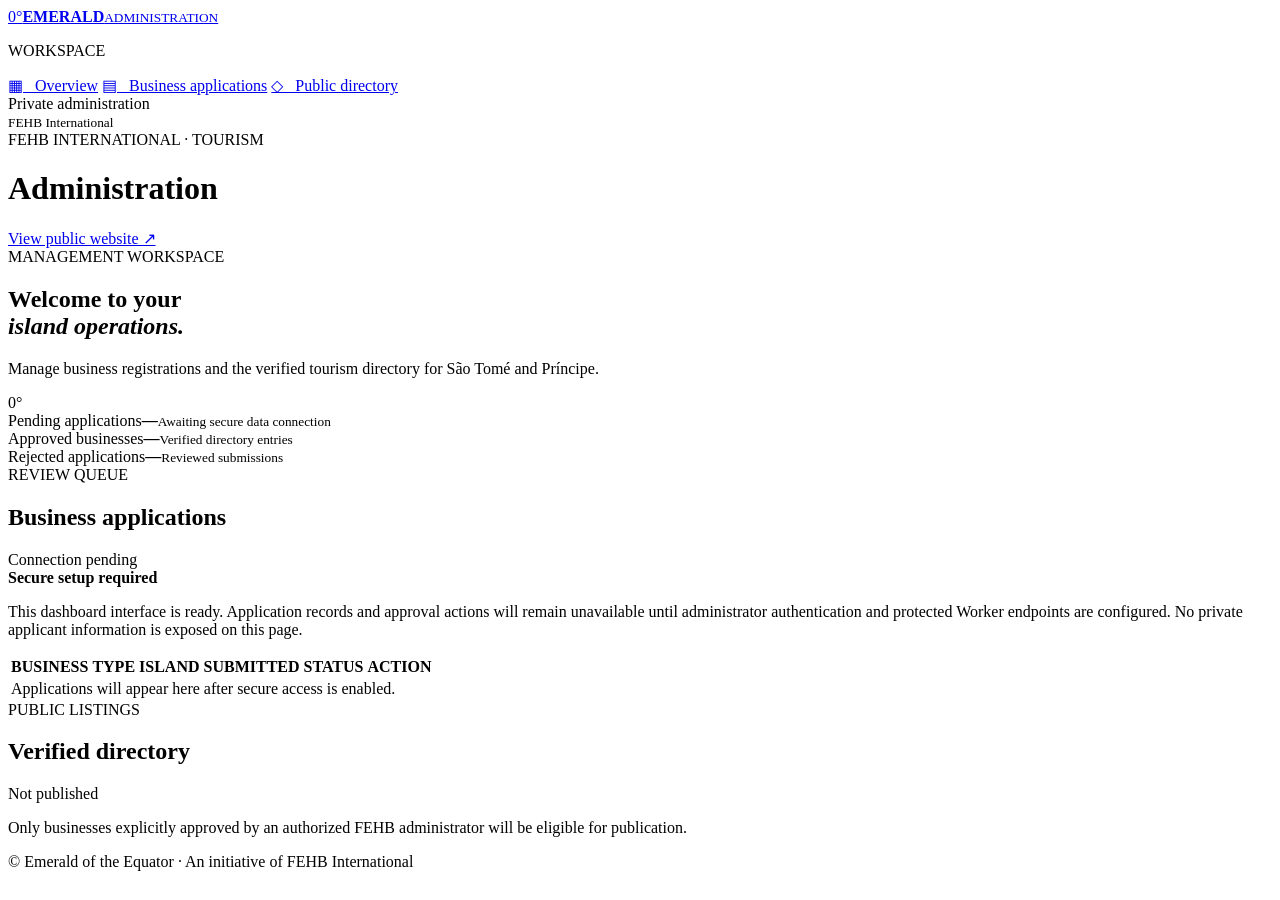
==== admin.html @ 5108d5f6 "Create Sprint 7 administration dashboard interface" ====
<!doctype html>
<html lang="en">
<head>
<meta charset="utf-8"><meta name="viewport" content="width=device-width,initial-scale=1">
<meta name="robots" content="noindex,nofollow">
<meta name="theme-color" content="#062d25">
<title>Administration | Emerald of the Equator</title>
<link rel="preconnect" href="https://fonts.googleapis.com">
<link href="https://fonts.googleapis.com/css2?family=DM+Sans:wght@400;500;600;700&family=Playfair+Display:wght@500;600;700&display=swap" rel="stylesheet">
<link rel="stylesheet" href="admin.css">
</head>
<body>
<aside class="sidebar">
 <a class="brand" href="/"><span class="brand-mark">0°</span><span><b>EMERALD</b><small>ADMINISTRATION</small></span></a>
 <p class="side-label">WORKSPACE</p>
 <a class="side-link active" href="#overview">▦ &nbsp; Overview</a>
 <a class="side-link" href="#applications">▤ &nbsp; Business applications</a>
 <a class="side-link" href="#directory">◇ &nbsp; Public directory</a>
 <div class="side-bottom"><span class="secure-dot"></span> Private administration<br><small>FEHB International</small></div>
</aside>
<main class="main">
 <header class="topbar"><div><span class="eyebrow">FEHB INTERNATIONAL · TOURISM</span><h1>Administration</h1></div><a class="site-link" href="/">View public website ↗</a></header>
 <section id="overview" class="welcome"><div><span class="eyebrow">MANAGEMENT WORKSPACE</span><h2>Welcome to your<br><em>island operations.</em></h2><p>Manage business registrations and the verified tourism directory for São Tomé and Príncipe.</p></div><div class="welcome-mark">0°</div></section>
 <section class="stats" aria-label="Application statistics">
  <article class="stat"><span>Pending applications</span><strong>—</strong><small>Awaiting secure data connection</small></article>
  <article class="stat"><span>Approved businesses</span><strong>—</strong><small>Verified directory entries</small></article>
  <article class="stat"><span>Rejected applications</span><strong>—</strong><small>Reviewed submissions</small></article>
 </section>
 <section id="applications" class="panel"><div class="panel-head"><div><span class="eyebrow">REVIEW QUEUE</span><h2>Business applications</h2></div><span class="status-pill">Connection pending</span></div>
  <div class="notice"><strong>Secure setup required</strong><p>This dashboard interface is ready. Application records and approval actions will remain unavailable until administrator authentication and protected Worker endpoints are configured. No private applicant information is exposed on this page.</p></div>
  <div class="table-wrap"><table><thead><tr><th>BUSINESS</th><th>TYPE</th><th>ISLAND</th><th>SUBMITTED</th><th>STATUS</th><th>ACTION</th></tr></thead><tbody><tr><td colspan="6" class="empty">Applications will appear here after secure access is enabled.</td></tr></tbody></table></div>
 </section>
 <section id="directory" class="panel directory-panel"><div class="panel-head"><div><span class="eyebrow">PUBLIC LISTINGS</span><h2>Verified directory</h2></div><span class="status-pill">Not published</span></div><p>Only businesses explicitly approved by an authorized FEHB administrator will be eligible for publication.</p></section>
 <footer>© <span id="year"></span> Emerald of the Equator · An initiative of FEHB International</footer>
</main>
<script src="admin.js"></script>
</body></html>
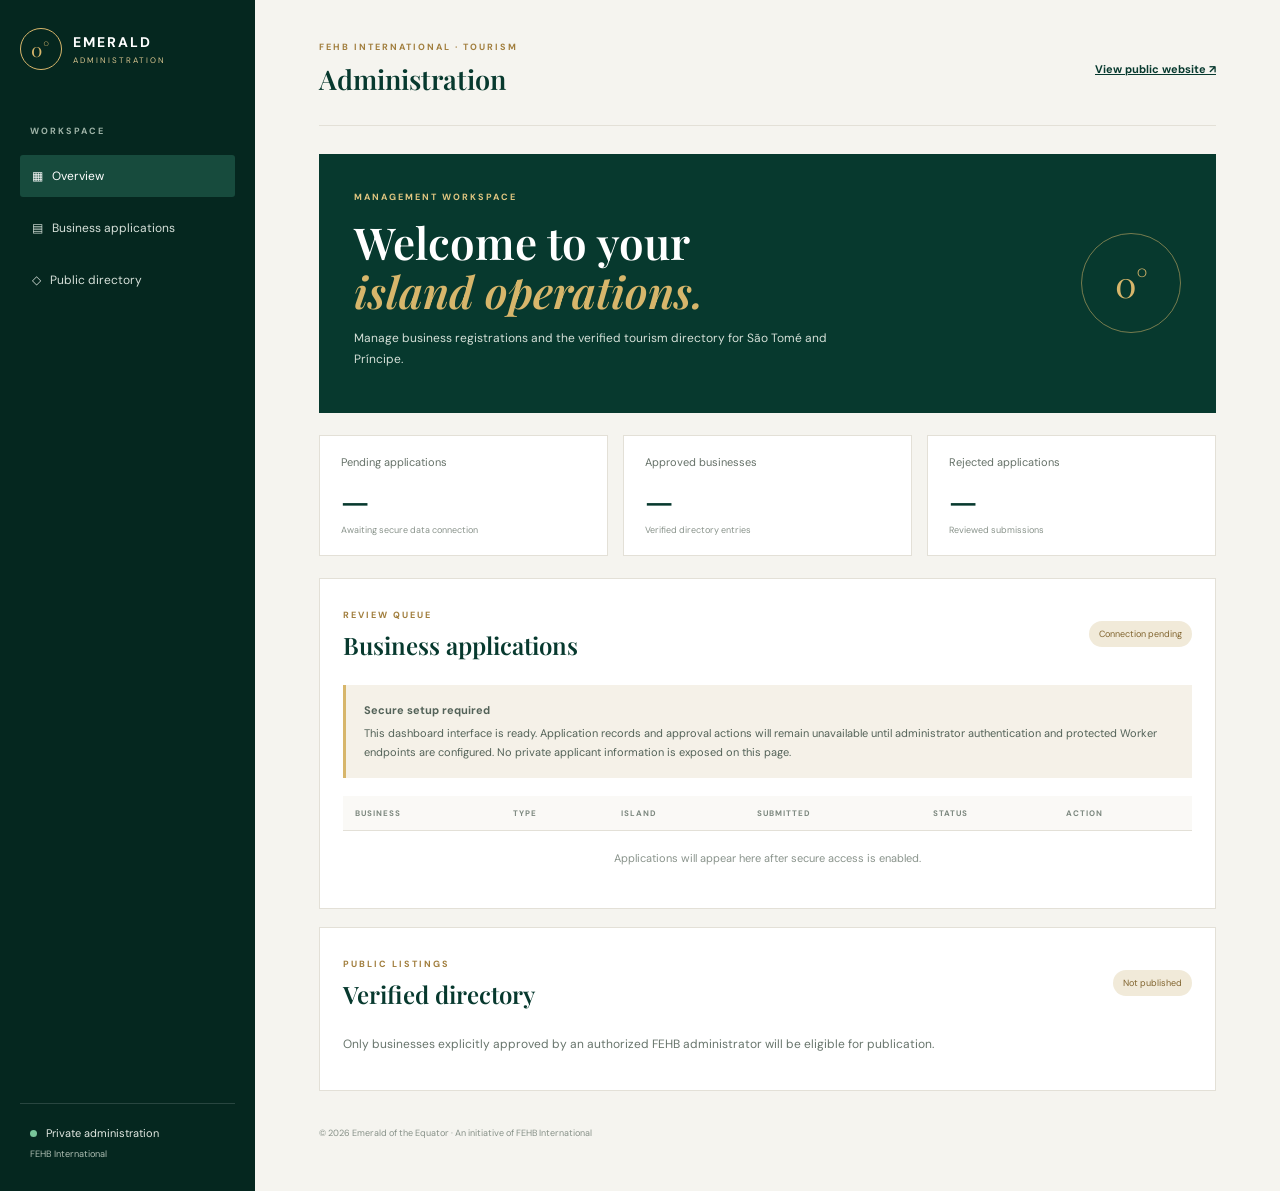
==== commit 24dc9ee0: "Fix admin asset paths and refresh cached styles" ====
--- a/admin.html
+++ b/admin.html
@@ -7,7 +7,7 @@
 <title>Administration | Emerald of the Equator</title>
 <link rel="preconnect" href="https://fonts.googleapis.com">
 <link href="https://fonts.googleapis.com/css2?family=DM+Sans:wght@400;500;600;700&family=Playfair+Display:wght@500;600;700&display=swap" rel="stylesheet">
-<link rel="stylesheet" href="admin.css">
+<link rel="stylesheet" href="/admin.css?v=2">
 </head>
 <body>
 <aside class="sidebar">
@@ -33,5 +33,5 @@
  <section id="directory" class="panel directory-panel"><div class="panel-head"><div><span class="eyebrow">PUBLIC LISTINGS</span><h2>Verified directory</h2></div><span class="status-pill">Not published</span></div><p>Only businesses explicitly approved by an authorized FEHB administrator will be eligible for publication.</p></section>
  <footer>© <span id="year"></span> Emerald of the Equator · An initiative of FEHB International</footer>
 </main>
-<script src="admin.js"></script>
+<script src="/admin.js?v=2"></script>
 </body></html>
--- a/admin.css
+++ b/admin.css
@@ -0,0 +1 @@
+:root{--green:#07392e;--deep:#05271f;--gold:#d7b66b;--cream:#f5f1e8;--ink:#17251f;--muted:#6e7972;--line:#e3e0d7;--serif:"Playfair Display",Georgia,serif;--sans:"DM Sans",Arial,sans-serif}*{box-sizing:border-box}body{margin:0;background:#f5f4ef;color:var(--ink);font-family:var(--sans);display:grid;grid-template-columns:255px 1fr;min-height:100vh}.sidebar{background:var(--deep);color:#fff;padding:28px 20px;display:flex;flex-direction:column;gap:10px}.brand{display:flex;align-items:center;gap:11px;color:white;text-decoration:none;letter-spacing:2px;margin-bottom:45px}.brand-mark{width:42px;height:42px;border:1px solid var(--gold);border-radius:50%;display:grid;place-items:center;font:19px var(--serif);color:var(--gold)}.brand b,.brand small{display:block}.brand b{font-size:14px}.brand small{font-size:8px;letter-spacing:2px;margin-top:4px;color:#d8c58f}.side-label,.eyebrow{font-size:9px;letter-spacing:2px;font-weight:700;color:#a17e3d}.side-label{color:#9fb4a8;margin:0 10px 8px}.side-link{padding:13px 12px;color:#d7e1da;text-decoration:none;font-size:12px;border-radius:3px}.side-link.active,.side-link:hover{background:#174b3d;color:#fff}.side-bottom{margin-top:auto;border-top:1px solid #ffffff25;padding:20px 10px 0;font-size:11px;line-height:1.8;color:#e3e9e3}.side-bottom small{color:#aebeb3}.secure-dot{display:inline-block;width:7px;height:7px;background:#78c69a;border-radius:50%;margin-right:6px}.main{padding:34px clamp(20px,5vw,70px);max-width:1500px;width:100%;margin:auto}.topbar{display:flex;justify-content:space-between;align-items:center;gap:20px;border-bottom:1px solid var(--line);padding-bottom:22px}.topbar h1{font:600 27px var(--serif);margin:6px 0;color:var(--green)}.site-link{font-size:11px;color:var(--green);font-weight:700}.welcome{margin:28px 0 22px;padding:30px 35px;background:var(--green);color:#fff;display:flex;justify-content:space-between;align-items:center;min-height:205px}.welcome .eyebrow{color:#e0c681}.welcome h2{font:600 clamp(30px,4vw,44px)/1.12 var(--serif);margin:12px 0}.welcome h2 em{color:var(--gold)}.welcome p{font-size:12px;line-height:1.8;color:#d5e0d8;max-width:520px}.welcome-mark{width:100px;height:100px;border:1px solid #d7b66b88;border-radius:50%;display:grid;place-items:center;color:var(--gold);font:36px var(--serif)}.stats{display:grid;grid-template-columns:repeat(3,1fr);gap:15px;margin-bottom:22px}.stat,.panel{background:#fff;border:1px solid var(--line)}.stat{padding:19px 21px}.stat span,.stat small{display:block}.stat span{font-size:11px;color:#657168}.stat strong{display:block;font:600 32px var(--serif);color:var(--green);margin:9px 0 3px}.stat small{font-size:9px;color:#89938b}.panel{padding:23px;margin-bottom:18px}.panel-head{display:flex;justify-content:space-between;align-items:center;gap:15px;margin-bottom:18px}.panel h2{font:600 24px var(--serif);color:var(--green);margin:6px 0}.status-pill{font-size:9px;padding:7px 10px;background:#f1ead9;color:#80642e;border-radius:20px;white-space:nowrap}.notice{padding:16px 18px;background:#f5f1e8;border-left:3px solid var(--gold);font-size:11px;line-height:1.7;color:#536258}.notice p{margin:5px 0 0}.table-wrap{overflow:auto;margin-top:18px}table{border-collapse:collapse;width:100%;min-width:650px;text-align:left}th{font-size:8px;letter-spacing:1px;color:#7b877e;background:#faf9f6;padding:12px}td{padding:20px 12px;border-top:1px solid var(--line);font-size:11px}.empty{text-align:center;color:#89938b}.directory-panel>p{font-size:12px;color:#68756c;line-height:1.8}footer{padding:18px 0;color:#879188;font-size:9px}@media(max-width:760px){body{grid-template-columns:1fr}.sidebar{padding:15px 18px;display:grid;grid-template-columns:1fr auto;align-items:center}.brand{margin:0}.side-label,.side-link,.side-bottom{display:none}.main{padding:22px 15px}.topbar{align-items:flex-start}.topbar h1{font-size:23px}.welcome{padding:23px;min-height:0}.welcome-mark{width:60px;height:60px;font-size:23px}.stats{grid-template-columns:1fr}.stat{padding:15px}.panel{padding:17px}.panel-head{align-items:flex-start;flex-direction:column}}
